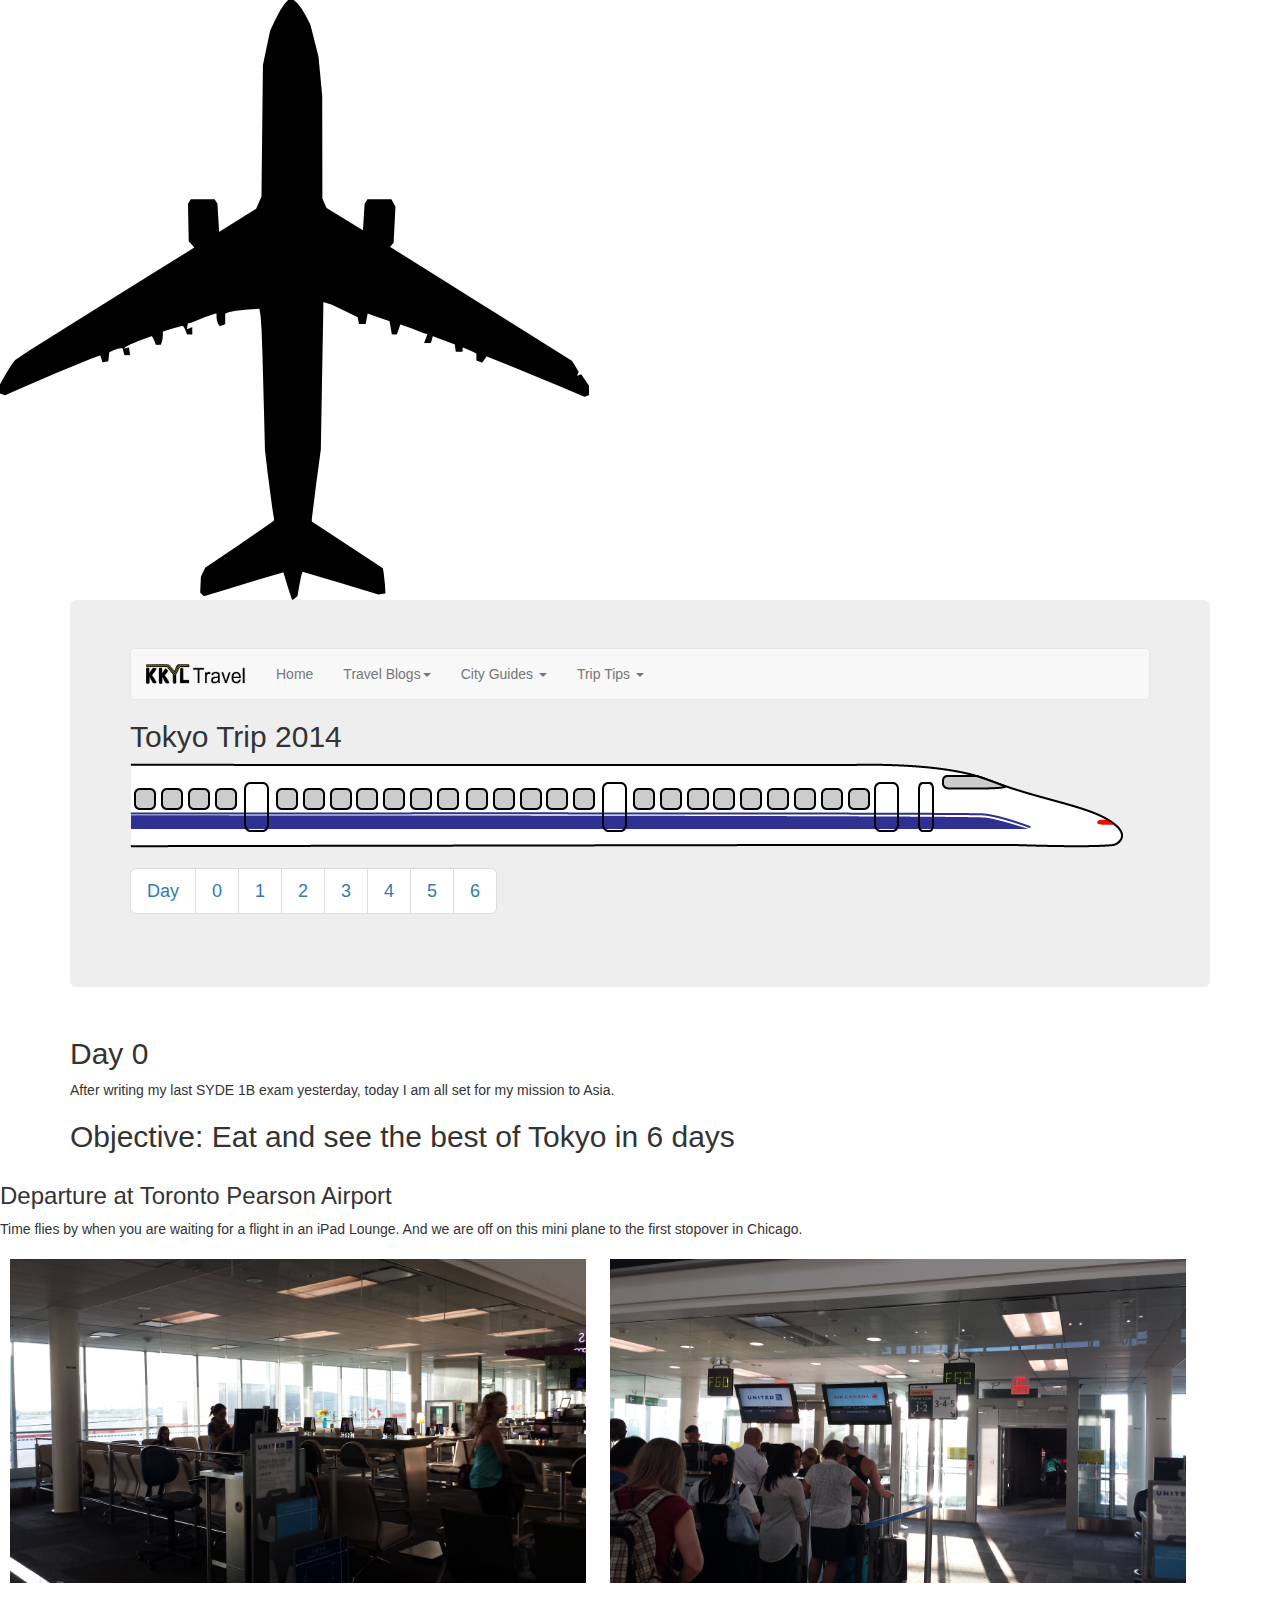
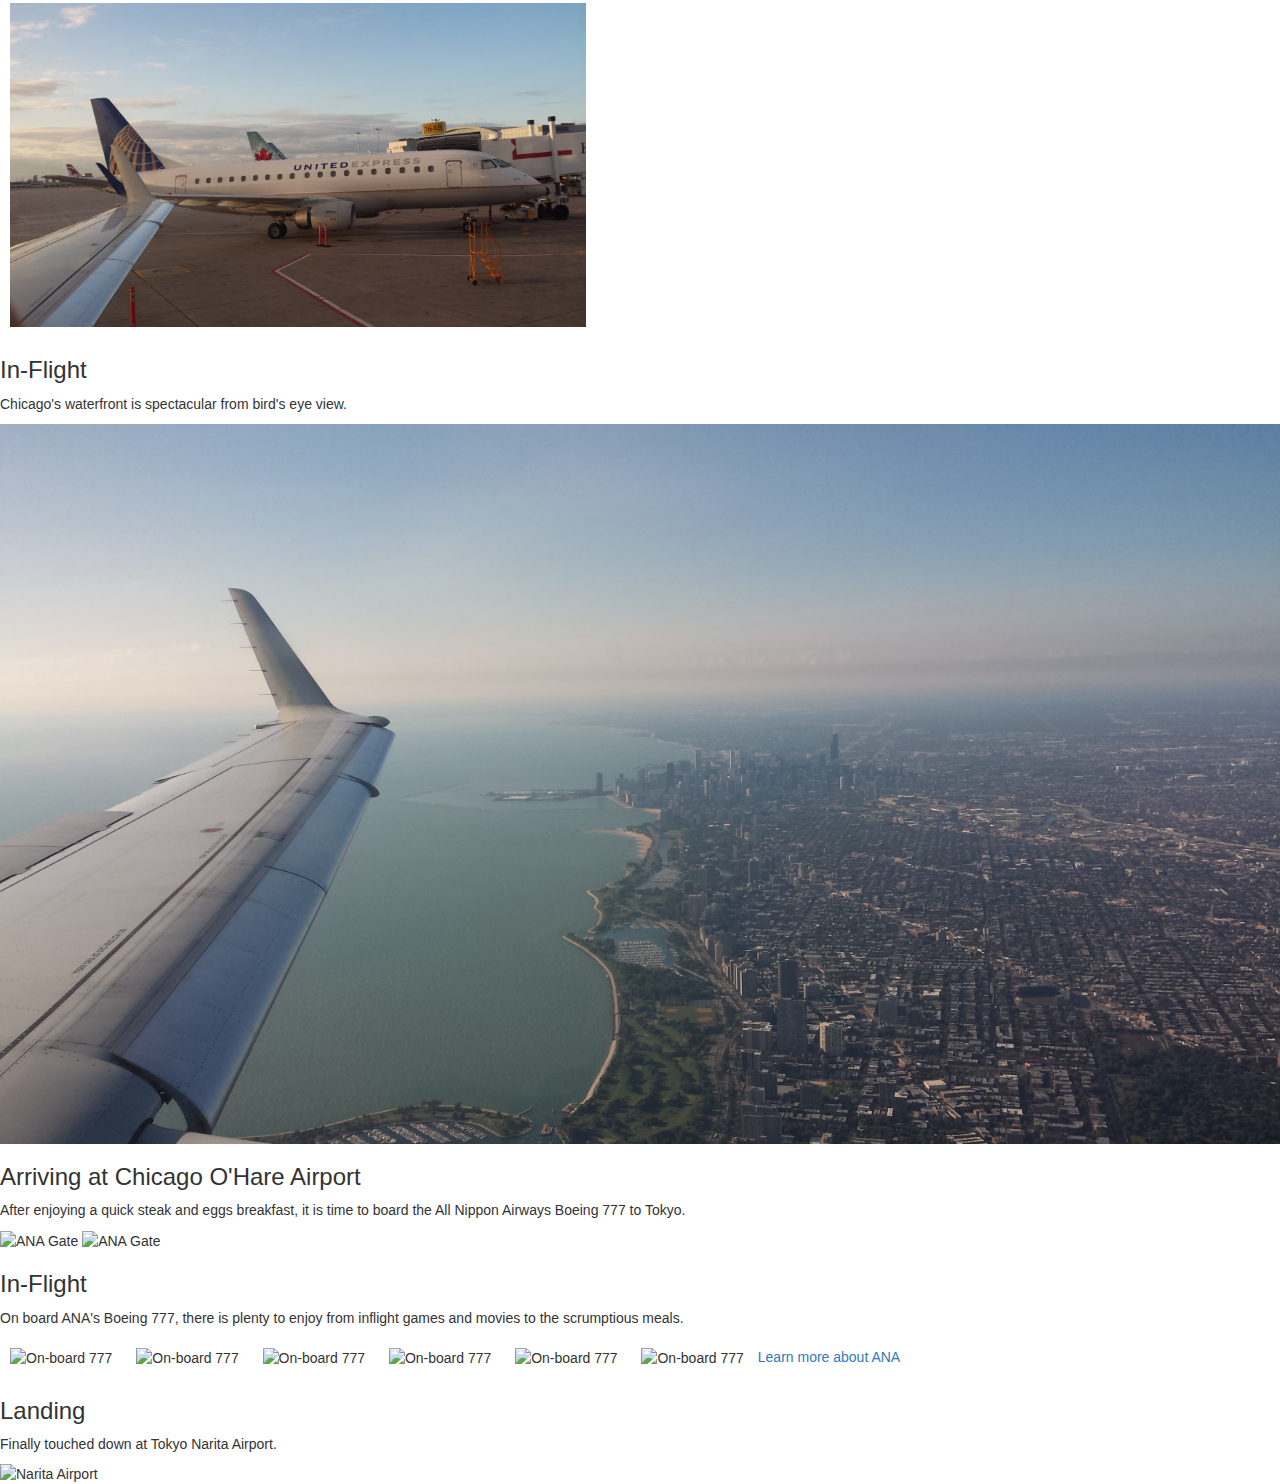
==== tokyo.html @ 4d65c6d8 "Framework of KKYLTravel" ====
<!DOCTYPE html>
<html>

<head>
    <title>KKYLTrip_Tokyo</title>
    <meta charset="utf-8">
    <meta name="viewport" content="width=device-width, initial-scale=1">
    <link rel="stylesheet" href="http://maxcdn.bootstrapcdn.com/bootstrap/3.2.0/css/bootstrap.min.css">
    <link href="./assets/css/custom.css" rel="stylesheet">

</head>


<body>
    <div class="site-wrapper">
        <img id="airplaneshadow" src="./assets/images/Tokyo/airplane-top-view-hi.png" />
        <div class="container">
            <div class="jumbotron">
                <nav class="navbar navbar-default">
                    <div class="container-fluid">
                        <div class="navbar-header">
                            <a class="navbar-brand" href="#">
                                <img id="kkyllogo" src="./assets/images/KKYLTravelLogo.png" style="width: 100px;" />
                            </a>
                        </div>
                        <div>
                            <ul class="nav navbar-nav">
                                <li><a href="index.html">Home</a>
                                </li>
                                <li class="dropdown">
                                    <a href="#" class="dropdown-toggle" data-toggle="dropdown">Travel Blogs<span class="caret"></span></a>
                                    <ul class="dropdown-menu">
                                        <li><a href="#">Chicago</a>
                                        </li>
                                        <li><a href="#">Hong Kong</a>
                                        </li>
                                        <li><a href="#">New York</a>
                                        </li>
                                        <li><a href="tokyo.html">Tokyo</a>
                                        </li>
                                    </ul>
                                </li>
                                <li class="dropdown">
                                    <a href="#" class="dropdown-toggle" data-toggle="dropdown">City Guides <span class="caret"></span></a>
                                    <ul class="dropdown-menu">
                                        <li><a href="#">Tokyo</a>
                                        </li>
                                        <li><a href="#">Hong Kong</a>
                                        </li>
                                    </ul>
                                </li>
                                <li class="dropdown">
                                    <a href="#" class="dropdown-toggle" data-toggle="dropdown">Trip Tips <span class="caret"></span></a>
                                    <ul class="dropdown-menu">
                                        <li><a href="#">Packing List</a>
                                        </li>
                                        <li><a href="#">Currency Converter</a>
                                        </li>
                                    </ul>
                                </li>


                            </ul>
                        </div>
                    </div>
                </nav>
                <h2>Tokyo Trip 2014</h2>
                <div class="contentnavbar">
                
                    <div id="traincot">
                        <img id="train" src="./assets/images/Tokyo/Shinkansenlong.png" />

                        <ul class="pagination pagination-lg">
                            <li style="background-color:lightblue"><a>Day</a>
                            </li>
                            <li><a href="#" id="content1button">0</a>
                            </li>
                            <li><a href="#" id="content2button">1</a>
                            </li>
                            <li><a href="#" id="content3button">2</a>
                            </li>
                            <li><a href="#" id="content4button">3</a>
                            </li>
                            <li><a href="#" id="content5button">4</a>
                            </li>
                            <li><a href="#" id="content6button">5</a>
                            </li>
                            <li><a href="#" id="content7button">6</a>
                            </li>
                        </ul>
                    </div>
                </div>
            </div>
        </div>





        <div class="contentinfo" id="content1">
            <div class=" intro container">
                <h2>Day 0</h2>
                <p>After writing my last SYDE 1B exam yesterday, today I am all set for my mission to Asia.</p>
                <h2>Objective: Eat and see the best of Tokyo in 6 days</h2>
            </div>

            <div id="cd-timeline" class="cd-container">
                <div class="cd-timeline-block">
                    <div class="cd-timeline-img cd-picture">
                    </div>
                    <!-- cd-timeline-img -->

                    <div class="cd-timeline-content">
                        <h3>Departure at Toronto Pearson Airport</h3>
                        <p>Time flies by when you are waiting for a flight in an iPad Lounge. And we are off on this mini plane to the first stopover in Chicago.</p>
                        <img src="./assets/images/Tokyo/2014-08-14%2007.08.18.jpg" class="img-responsive " style="width:45%; display:inline; margin: 10px;" alt="Toronto Pearson Airport">

                        <img src="./assets/images/Tokyo/2014-08-14%2007.06.44.jpg" class="img-responsive" style="width:45%; display:inline; margin: 10px;" alt="Toronto Pearson Airport">
                        <img src="./assets/images/Tokyo/2014-08-14%2007.11.59.jpg" class="img-responsive" style="width:45%; display:inline; margin: 10px;" alt="Toronto Pearson Airport">
                        
                    </div>
                    <!-- cd-timeline-content -->
                </div>
                <!-- cd-timeline-block -->

                <div class="cd-timeline-block">
                    <div class="cd-timeline-img cd-movie">
                    </div>
                    <!-- cd-timeline-img -->

                    <div class="cd-timeline-content">
                        <h3>In-Flight</h3>
                        <p>Chicago's waterfront is spectacular from bird's eye view.</p>
                        <img src="./assets/images/Tokyo/2014-08-14%2009.09.36.jpg" class="img-responsive" alt="Chicago Waterfront">


                    </div>
                    <!-- cd-timeline-content -->
                </div>
                <!-- cd-timeline-block -->

                <div class="cd-timeline-block">
                    <div class="cd-timeline-img cd-picture">
                    </div>
                    <!-- cd-timeline-img -->

                    <div class="cd-timeline-content">
                        <h3>Arriving at Chicago O'Hare Airport</h3>
                        <p>After enjoying a quick steak and eggs breakfast, it is time to board the All Nippon Airways Boeing 777 to Tokyo.</p>
                        <img src="./assets/images/Tokyo/P1030305.JPG" class="img-responsive" alt="ANA Gate" style="width:45%; display:inline;">
                        <img src="./assets/images/Tokyo/P1030286.JPG" class="img-responsive" alt="ANA Gate" style="width:45%; display:inline;">
                    </div>
                    <!-- cd-timeline-content -->
                </div>
                <!-- cd-timeline-block -->

                <div class="cd-timeline-block">
                    <div class="cd-timeline-img cd-location">
                    </div>
                    <!-- cd-timeline-img -->

                    <div class="cd-timeline-content">
                        <h3>In-Flight</h3>
                        <p>On board ANA's Boeing 777, there is plenty to enjoy from inflight games and movies to the scrumptious meals.</p>
                        <img src="./assets/images/Tokyo/ANA1.jpg" class="img-responsive " style="width:45%; display:inline; margin: 10px;" alt="On-board 777">
                        <img src="./assets/images/Tokyo/ANA2.jpg" class="img-responsive " style="width:45%; display:inline; margin: 10px;" alt="On-board 777">
                        <img src="./assets/images/Tokyo/ANA3.jpg" class="img-responsive " style="width:45%; display:inline; margin: 10px;" alt="On-board 777">
                        <img src="./assets/images/Tokyo/ANA4.jpg" class="img-responsive " style="width:45%; display:inline; margin: 10px;" alt="On-board 777">

                        <img src="./assets/images/Tokyo/ANA5.jpg" class="img-responsive " style="width:45%; display:inline; margin: 10px;" alt="On-board 777">
                        <img src="./assets/images/Tokyo/ANA6.jpg" class="img-responsive " style="width:45%; display:inline; margin: 10px;" alt="On-board 777">
                        <a href="http://www.ana.co.jp/asw/wws/us/e/" target="blank" class="cd-read-more">Learn more about ANA</a> 

                    </div>
                    <!-- cd-timeline-content -->
                </div>
                <!-- cd-timeline-block -->

                <div class="cd-timeline-block">
                    <div class="cd-timeline-img cd-movie">
                    </div>
                    <!-- cd-timeline-img -->

                    <div class="cd-timeline-content">
                        <h3>Landing</h3>
                        <p>Finally touched down at Tokyo Narita Airport.</p>
                        <img src="./assets/images/Tokyo/naritaairport.jpg" class="img-responsive" alt="Narita Airport">


                    </div>
                    <!-- cd-timeline-content -->
                </div>
                <!-- cd-timeline-block -->

            </div>
            <!-- cd-timeline -->
        </div>



        <div class="contentinfo" id="content2">
            <div class=" intro container">
                <h1>Day 1</h1> 
                <p>Let the Tokyo trip finally begin. After settling down at the hotel, it is time to roam the Japanese streets.</p>
            </div>

            <div id="cd-timeline" class="cd-container">
                <div class="cd-timeline-block">
                    <div class="cd-timeline-img cd-picture">
                    </div>
                    <!-- cd-timeline-img -->

                    <div class="cd-timeline-content">
                        <h2>Transit to Downtown Tokyo</h2>
                        <p>After Immigrations and customs, I quickly rush to the city core on the Narita Express train. The natural beauty of the surrounding is just amazing.</p>
                        <img src="./assets/images/Tokyo/welcome.jpg" class="img-responsive " style="width:45%; display:inline; margin: 10px;" alt="On-board N'EX">
                        <img src="./assets/images/Tokyo/nex.jpg" class="img-responsive " style="width:45%; display:inline; margin: 10px;" alt="On-board N'EX">
                        <img src="./assets/images/Tokyo/scene1.jpg" class="img-responsive " style="width:45%; display:inline; margin: 10px;" alt="On-board N'EX">
                        <img src="./assets/images/Tokyo/scene2.jpg" class="img-responsive " style="width:45%; display:inline; margin: 10px;" alt="On-board N'EX">
                        <a href="http://www.jreast.co.jp/e/nex/" target="blank" class="cd-read-more">Learn more about Narita Express</a> 

                    </div>
                    <!-- cd-timeline-content -->
                </div>
                <!-- cd-timeline-block -->

                <div class="cd-timeline-block">
                    <div class="cd-timeline-img cd-movie">
                    </div>
                    <!-- cd-timeline-img -->

                    <div class="cd-timeline-content">
                        <h2>Next Station: Shinjuku</h2>
                        <p>It's time to find the hotel.</p>
                        <img src="./assets/images/Tokyo/waytohotel1.jpg" class="img-responsive " style="width:45%; display:inline; margin: 10px;" alt="City Surrounding">
                        <img src="./assets/images/Tokyo/waytohotel2.jpg" class="img-responsive " style="width:45%; display:inline; margin: 10px;" alt="City Surrounding">
                        <img src="./assets/images/Tokyo/waytohotel3.jpg" class="img-responsive " style="width:45%; display:inline; margin: 10px;" alt="City Surrounding">
                        <img src="./assets/images/Tokyo/waytohotel4.jpg" class="img-responsive " style="width:45%; display:inline; margin: 10px;" alt="City Surrounding">

                    </div>
                    <!-- cd-timeline-content -->
                </div>
                <!-- cd-timeline-block -->

                <div class="cd-timeline-block">
                    <div class="cd-timeline-img cd-picture">
                    </div>
                    <!-- cd-timeline-img -->

                    <div class="cd-timeline-content">
                        <h2>Reaching the Hotel</h2>
                        <p>After hauling the luggage past 6 blocks of heavy traffic, I finally arrived at Sun Members Hotel.</p>
                        <img src="./assets/images/Tokyo/hotel3.jpg" class="img-responsive " style=" width:45%; display:inline; margin: 10px;" alt="Inside Hotel">
                        <img src="./assets/images/Tokyo/hotel1.jpg" class="img-responsive " style="width:45%; display:inline; margin: 10px;" alt="Inside Hotel">
                        <img src="./assets/images/Tokyo/hotel2.jpg" class="img-responsive " style="width:45%; display:inline; margin: 10px;" alt="Inside Hotel">
                        <img src="./assets/images/Tokyo/hotel4.jpg" class="img-responsive " style="width:45%; display:inline; margin: 10px;" alt="Inside Hotel">

                    </div>
                    <!-- cd-timeline-content -->
                </div>
                <!-- cd-timeline-block -->

                <div class="cd-timeline-block">
                    <div class="cd-timeline-img cd-location">
                    </div>
                    <!-- cd-timeline-img -->

                    <div class="cd-timeline-content">
                        <h2>Roaming while it's still bright</h2>
                        <p>Checking out a few department stores before dinner.</p>
                        <img src="./assets/images/Tokyo/day1afternoon1.jpg" class="img-responsive " style=" width:45%; display:inline; margin: 10px;" alt="Day 1 Afternoon">
                        <img src="./assets/images/Tokyo/day1afternoon2.jpg" class="img-responsive " style="width:45%; display:inline; margin: 10px;" alt="Day 1 Afternoon">
                        <img src="./assets/images/Tokyo/day1afternoon4.jpg" class="img-responsive " style="width:45%; display:inline; margin: 10px;" alt="Day 1 Afternoon">

                    </div>
                    <!-- cd-timeline-content -->
                </div>
                <!-- cd-timeline-block -->

                <div class="cd-timeline-block">
                    <div class="cd-timeline-img cd-location">
                    </div>
                    <!-- cd-timeline-img -->

                    <div class="cd-timeline-content">
                        <h2>Time for Dinner</h2>
                        <p>Ramen in Shinjuku feels so authentic.</p>
                        <img src="./assets/images/Tokyo/day1dinner1.jpg" class="img-responsive " style=" width:45%; display:inline; margin: 10px;" alt="Day 1 Dinner">
                        <img src="./assets/images/Tokyo/day1dinner2.jpg" class="img-responsive " style="width:45%; display:inline; margin: 10px;" alt="Day 1 Dinner">
                        <img src="./assets/images/Tokyo/day1dinner3.jpg" class="img-responsive " style="width:45%; display:inline; margin: 10px;" alt="Day 1 Dinner">
                        <img src="./assets/images/Tokyo/day1dinner4.jpg" class="img-responsive " style="width:45%; display:inline; margin: 10px;" alt="Day 1 Dinner">
                        <a href="#0" class="cd-read-more">Read more</a> 
                    </div>
                    <!-- cd-timeline-content -->
                </div>
                <!-- cd-timeline-block -->

                <div class="cd-timeline-block">
                    <div class="cd-timeline-img cd-movie">
                    </div>
                    <!-- cd-timeline-img -->

                    <div class="cd-timeline-content">
                        <h2>Time for a stroll after dinner.</h2>
                        <p>There are still so many stores open everywhere at night.</p>

                        <img src="./assets/images/Tokyo/day1night3.jpg" class="img-responsive " style="width:45%; display:inline; margin: 10px;" alt="Day 1 Night Stroll">
                        <img src="./assets/images/Tokyo/day1night4.jpg" class="img-responsive " style="width:45%; display:inline; margin: 10px;" alt="Day 1 Night Stroll">
                        <img src="./assets/images/Tokyo/day1night1.jpg" class="img-responsive " style="width:45%; display:inline; margin: 10px;" alt="Day 1 Night Stroll">
                        <img src="./assets/images/Tokyo/day1night6.jpg" class="img-responsive " style="width:45%; display:inline; margin: 10px;" alt="Day 1 Night Stroll">
                        <img src="./assets/images/Tokyo/day1night8.jpg" class="img-responsive " style="width:45%; display:inline; margin: 10px;" alt="Day 1 Night Stroll">


                        
                    </div>
                    <!-- cd-timeline-content -->
                </div>
                <!-- cd-timeline-block -->
<div class="cd-timeline-block">
                    <div class="cd-timeline-img cd-location">
                    </div>
                    <!-- cd-timeline-img -->

                    <div class="cd-timeline-content">
                        <h2>Getting Dark.</h2>
                        <p>More Walking</p>
                                               <img src="./assets/images/Tokyo/day1night7.jpg" class="img-responsive " style="margin:10px 10px 0 0; transform:rotate(90deg); width:30%; display:inline;" alt="Day 1 Night Stroll">
                        <img src="./assets/images/Tokyo/day1night5.jpg" class="img-responsive " style="margin:10px 10px 0 0; transform:rotate(90deg); width:30%; display:inline;" alt="Day 1 Night Stroll">
                        <img src="./assets/images/Tokyo/day1night2.jpg" class="img-responsive " style="margin:10px 10px 0 0; transform:rotate(90deg); width:30%; display:inline;" alt="Day 1 Night Stroll">
                        <br>
                        <br>
                        <p>And still as much people.</p>
                    </div>
                    <!-- cd-timeline-content -->
                </div>
                <!-- cd-timeline-block -->

            </div>
            <!-- cd-timeline -->
        </div>

        <div class="contentinfo" id="content3">
            <div class=" intro container">
                <h1>Day 2</h1>
                <div id="chart_div" style="width: 900px; height: 500px;"></div>

            </div>
        </div>

        <div class="contentinfo" id="content4">
            <div class=" intro container">
                <h1>Day 3</h1>
            </div>
        </div>

        <div class="contentinfo" id="content5">
            <div class=" intro container">
                <h1>Day 4</h1>
            </div>
        </div>

        <div class="contentinfo" id="content6">
            <div class=" intro container">
                <h1>Day 5</h1>
            </div>
        </div>

        <div class="contentinfo" id="content7">
            <div class=" intro container">
                <h1>Day 6</h1>
            </div>
        </div>

    </div>




    <!--sitewrapper-->
    <script src="https://ajax.googleapis.com/ajax/libs/jquery/1.11.1/jquery.min.js"></script>
    <script src="http://maxcdn.bootstrapcdn.com/bootstrap/3.2.0/js/bootstrap.min.js"></script>
    <script src="http://cdnjs.cloudflare.com/ajax/libs/modernizr/2.8.3/modernizr.min.js"></script>
    <script src="http://ajax.googleapis.com/ajax/libs/jquery/2.1.1/jquery.min.js"></script>
    <script src="assets/js/code.js"></script>

</body>

</html>
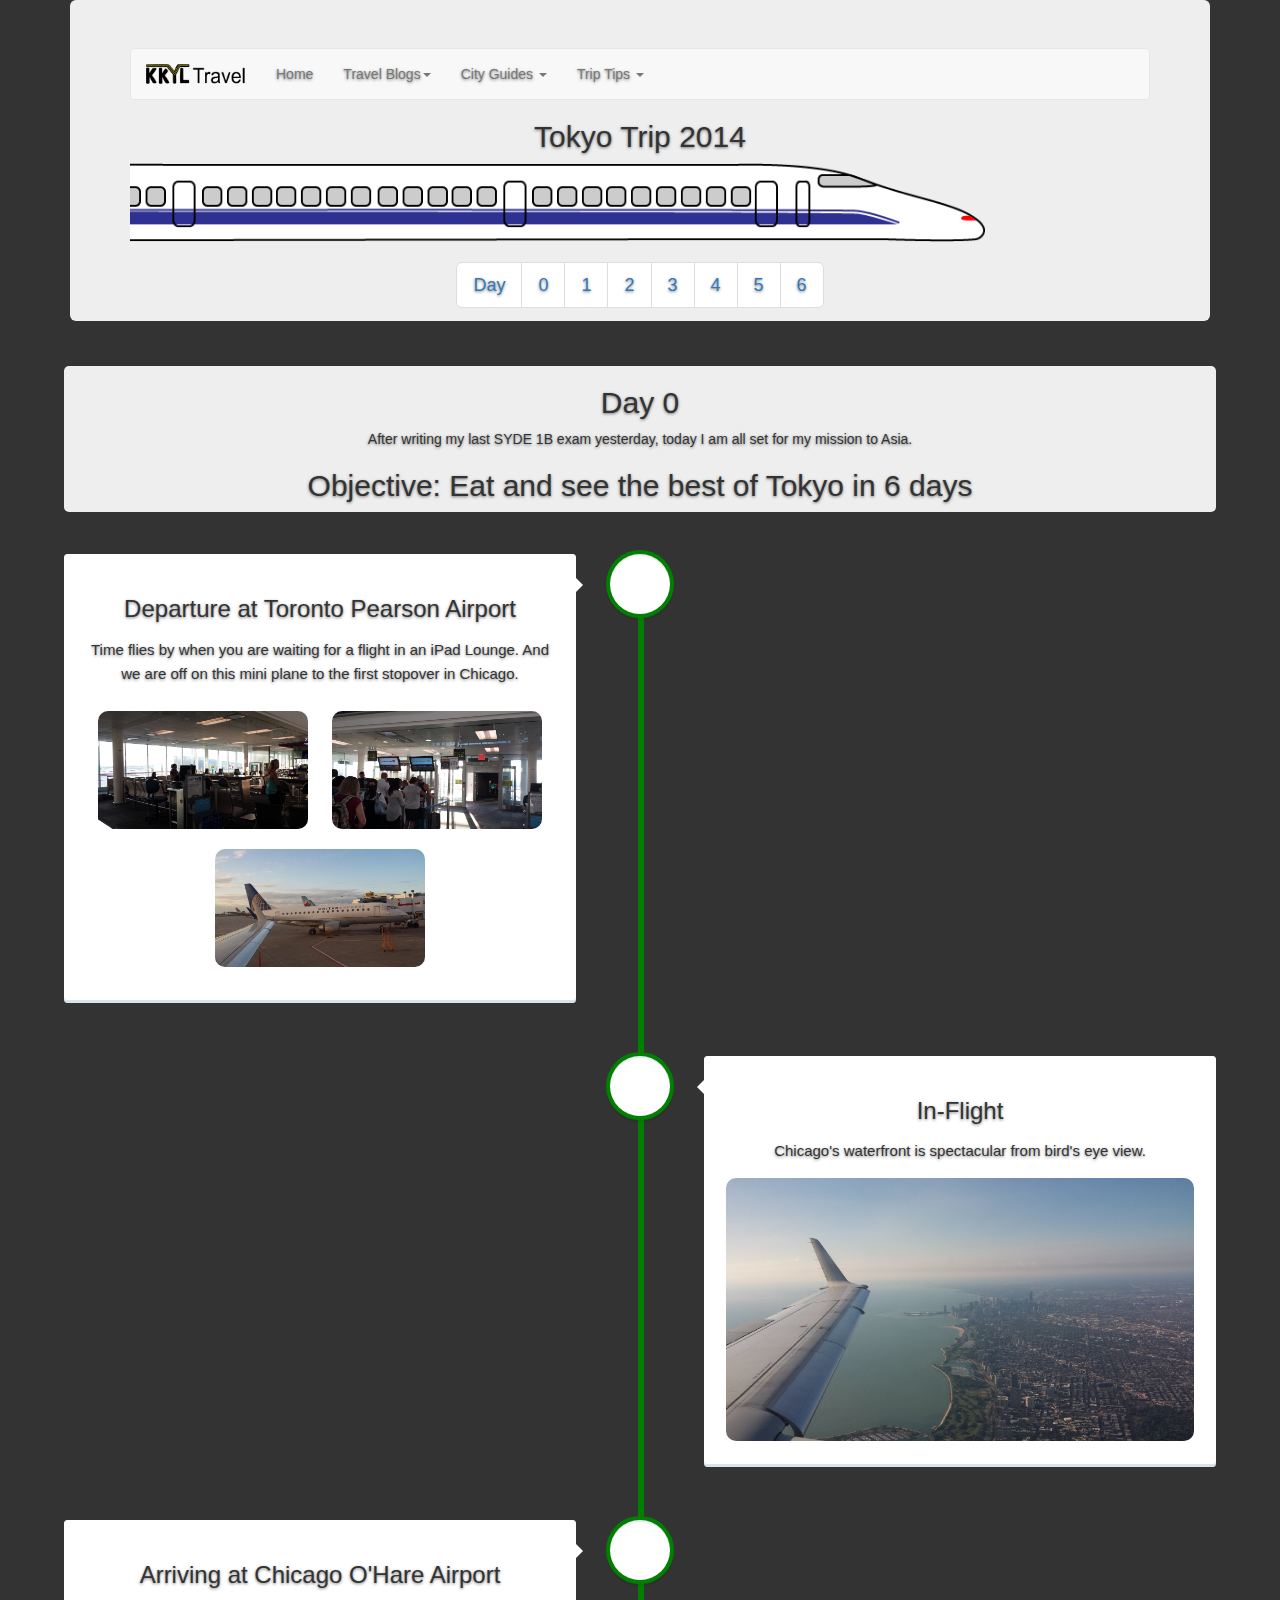
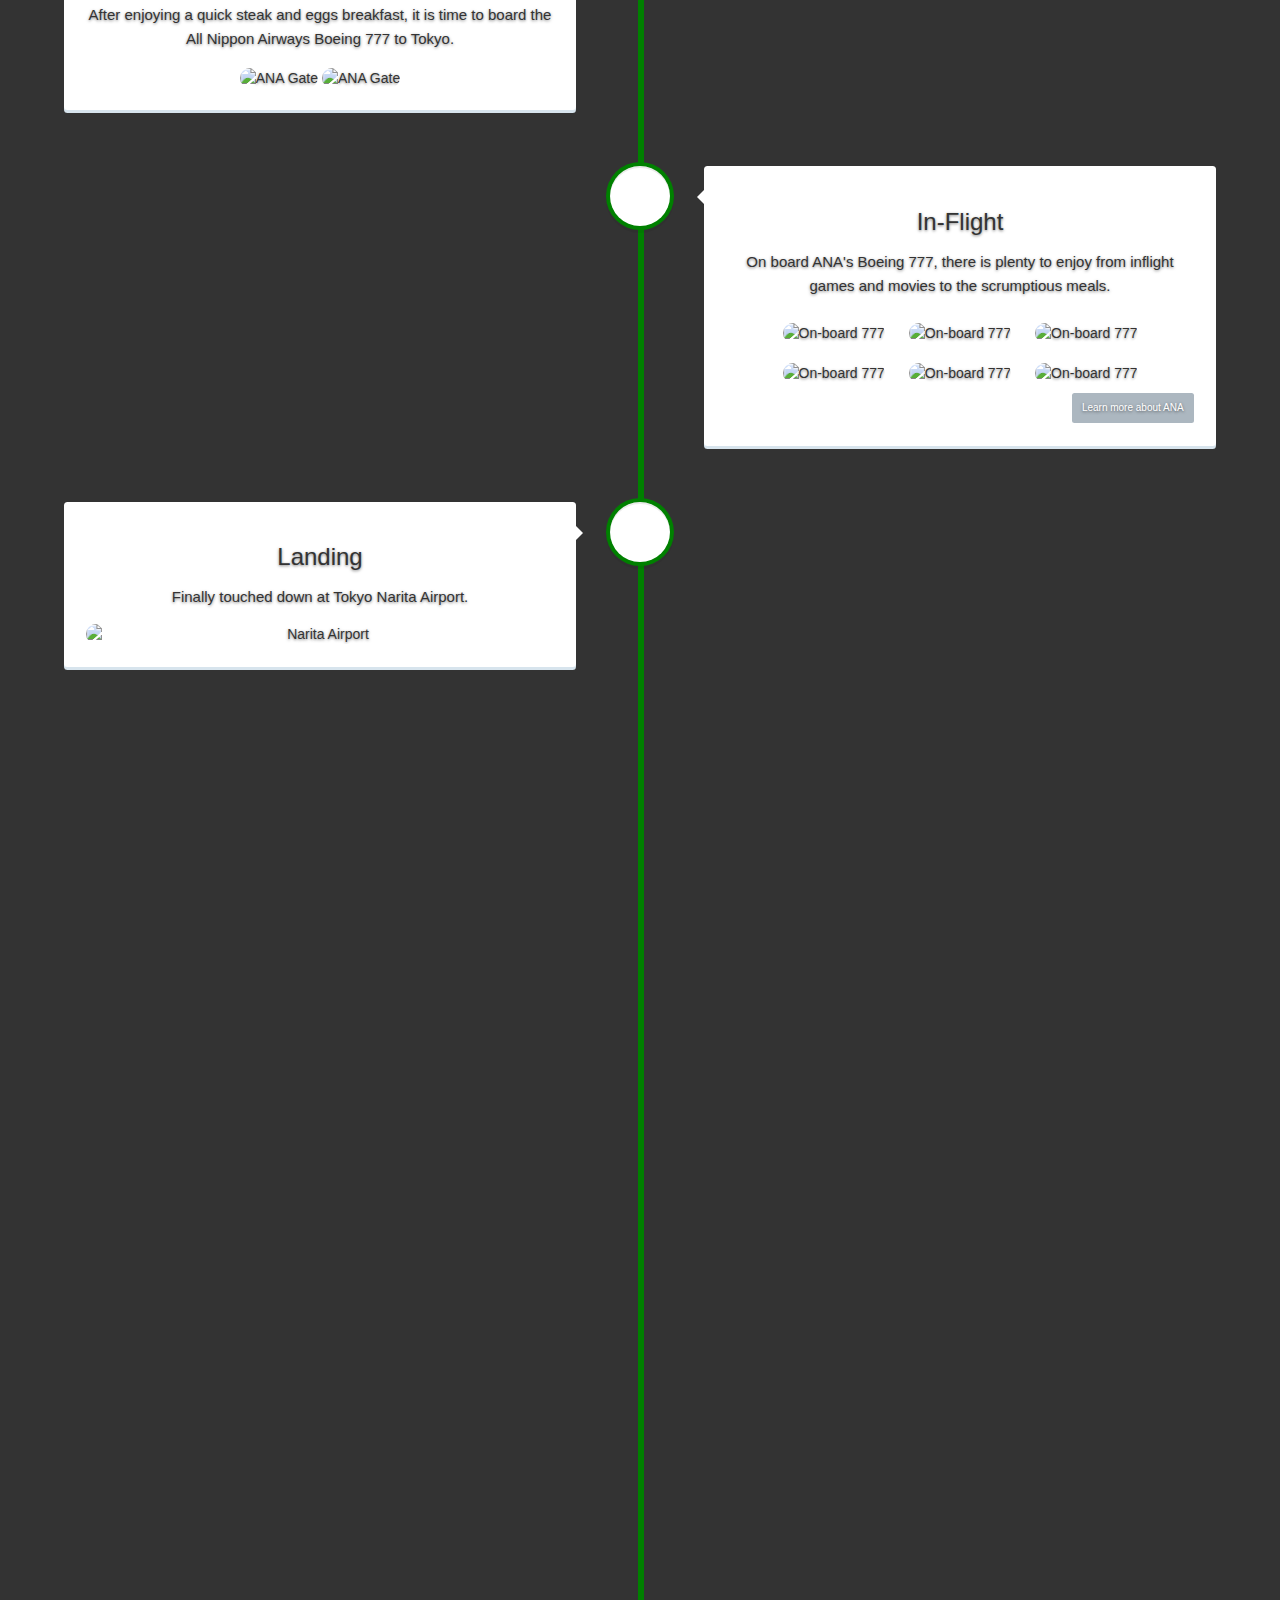
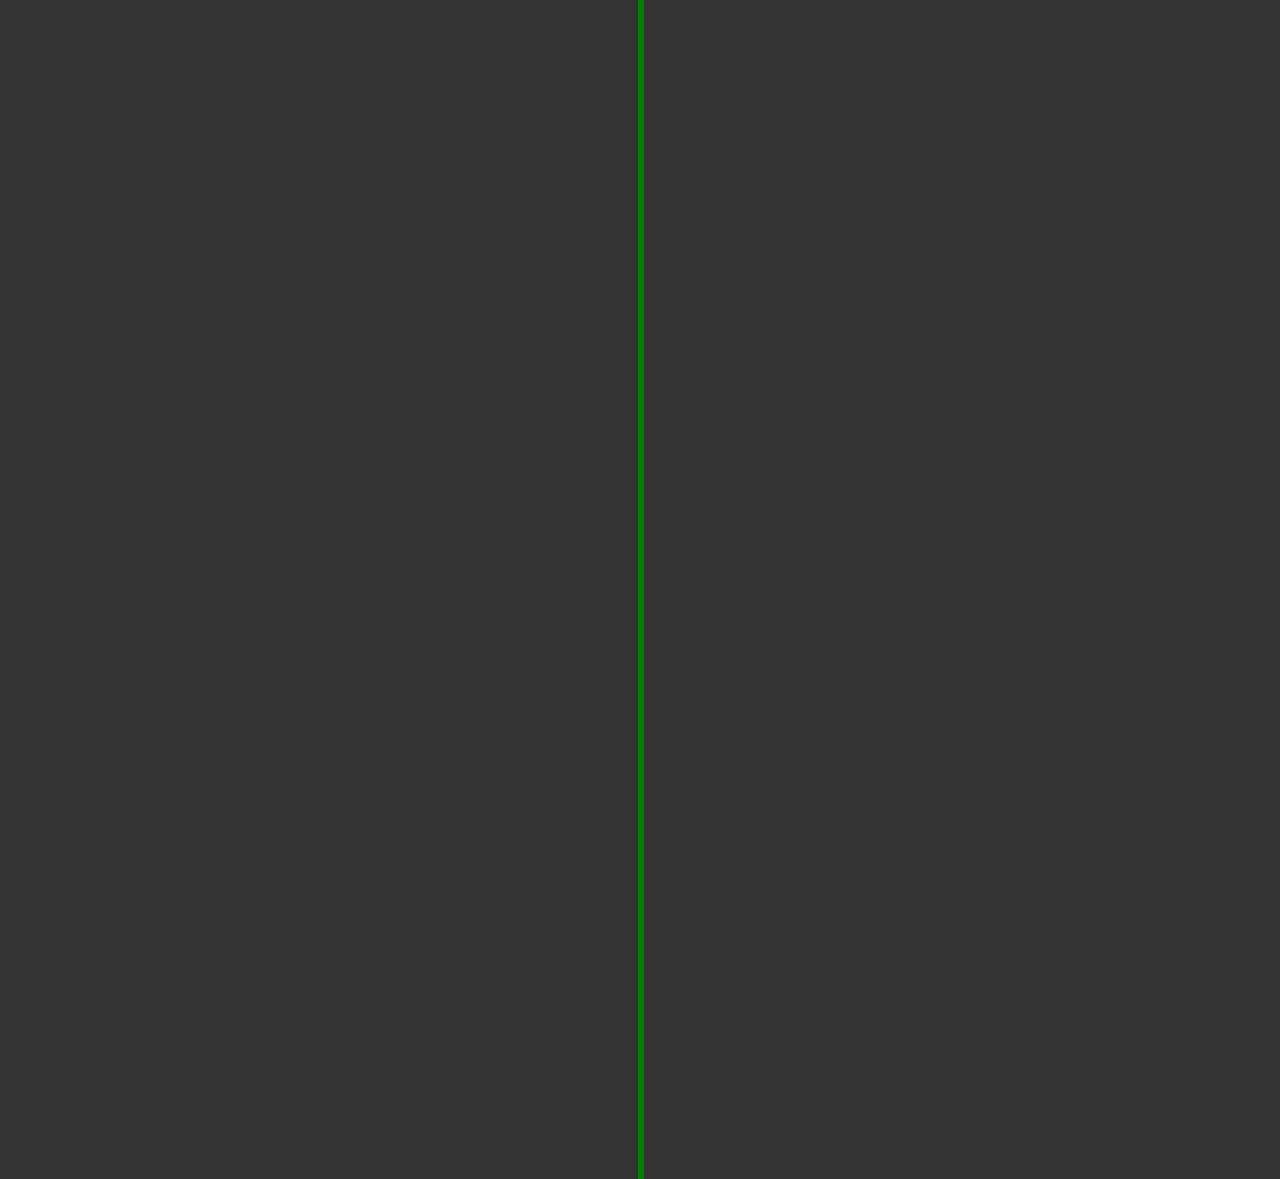
==== commit 95501fa5: "Update tokyo.html" ====
--- a/tokyo.html
+++ b/tokyo.html
@@ -6,7 +6,7 @@
     <meta charset="utf-8">
     <meta name="viewport" content="width=device-width, initial-scale=1">
     <link rel="stylesheet" href="http://maxcdn.bootstrapcdn.com/bootstrap/3.2.0/css/bootstrap.min.css">
-    <link href="./assets/css/custom.css" rel="stylesheet">
+    <link href="./assets/stylesheet/custom.css" rel="stylesheet">
 
 </head>
 
--- a/assets/stylesheet/custom.css
+++ b/assets/stylesheet/custom.css
@@ -0,0 +1,608 @@
+a,
+a:focus,
+a:hover {
+    color: #fff;
+}
+/* Custom default button */
+
+p{
+font-size: 2em;
+}
+
+.btn-default,
+.btn-default:hover,
+.btn-default:focus {
+    color: #333;
+    text-shadow: none;
+    /* Prevent inheritence from `body` */
+    background-color: #fff;
+    border: 1px solid #fff;
+}
+html,
+body {
+    height: 100%;
+    background-color: #333;
+}
+body {
+    color: #333;
+    text-align: center;
+    text-shadow: 0 1px 3px rgba(0, 0, 0, .5);
+}
+/* Extra markup and styles for table-esque vertical and horizontal centering */
+
+.site-wrapper {
+    width: 100%;
+    height: 100%;
+    min-height: 100%;
+}
+/* centered columns styles */
+
+.row-centered {
+    text-align: center;
+}
+.col-centered {
+    display: inline-block;
+    float: none;
+    /* reset the text-align */
+    text-align: left;
+    /* inline-block space fix */
+    margin-right: -4px;
+}
+.contentinfo img {
+    border-radius: 10px;
+}
+
+
+#kkyllogo {
+    border-radius: 0;
+}
+
+#airplaneshadow{
+    position:absolute; 
+    top:-200%; 
+    left:12.5%;
+    width:75%;
+    z-index: 2;
+    /*-webkit-animation: shadowmove linear 1.5s; */
+
+}
+    
+@-webkit-keyframes shadowmove
+{
+    from 
+    {
+    top:75%;
+    left: 12.5%;
+    }
+    to 
+    {
+    top:-200%; 
+    left:12.5%;
+    }
+}
+
+svg {
+    display: block;
+    margin: auto;
+    width: 100%;
+}
+
+#traincot{
+    overflow:hidden;
+}
+#train{
+    display:block;
+    position:relative;  
+    left:0%;
+    width:90%;
+    z-index: 1;
+}
+
+/*
+@media(min-width: 700px){
+	.centercontent{
+	margin:20px auto;
+	width:80%;
+	height:100%;
+	background-color:lightgray;
+	}
+}
+*/
+@media(max-width: 800px){
+.intro {
+    width:95%;
+    
+}
+}	
+
+.contentnavbar {
+    border-radius: 10px;
+    width: 100%;
+    height: 100px;
+    margin: 10px auto;
+    text-align: center;
+}
+
+.pagination pagination-lg li{
+    padding-left:2%;
+    padding-right:2%;
+    color:red;
+}
+
+
+.intro {
+    background-color: #eeeeee;
+    border-radius: 5px;
+    margin: 15px auto;
+    width: 90%;
+    font-size: 0.5em;
+}
+
+#worldmap{
+    width:95%;
+    margin: 20px auto;  
+}
+
+//---------------------------------Timeline-----------------------------------
+//----Enlarge photos-----
+ul.enlarge{
+list-style-type:none; /*remove the bullet point*/
+margin-left:0;
+}
+ul.enlarge li{
+display:inline-block; /*places the images in a line*/
+position: relative;
+z-index: 0; /*resets the stack order of the list items - later we'll increase this*/
+/*margin:10px 40px 0 20px;*/
+}
+ul.enlarge img{
+width:150px;
+margin: 5px 5px 0px 5px;
+background-color:#eae9d4;
+padding: 3px;
+-webkit-box-shadow: 0 0 6px rgba(132, 132, 132, .75);
+-moz-box-shadow: 0 0 6px rgba(132, 132, 132, .75);
+box-shadow: 0 0 6px rgba(132, 132, 132, .75);
+-webkit-border-radius: 4px; 
+-moz-border-radius: 4px; 
+border-radius: 4px; 
+}
+ul.enlarge span{
+position:absolute;
+left: -9999px;
+background-color:#eae9d4;
+padding: 10px;
+font-family: 'Droid Sans', sans-serif;
+font-size:.9em;
+text-align: center; 
+color: #495a62; 
+-webkit-box-shadow: 0 0 20px rgba(0,0,0, .75));
+-moz-box-shadow: 0 0 20px rgba(0,0,0, .75);
+box-shadow: 0 0 20px rgba(0,0,0, .75);
+-webkit-border-radius: 8px; 
+-moz-border-radius: 8px; 
+border-radius:8px;
+}
+ul.enlarge li:hover{
+z-index: 50;
+cursor:pointer;
+}
+ul.enlarge span img{
+padding:2px;
+background:#ccc;
+}
+ul.enlarge li:hover span{
+position: fixed;
+left:10%;
+top: 5%;
+}
+/*
+top: -300%; /*the distance from the bottom of the thumbnail to the top of the popup image
+left: 0; /*distance from the left of the thumbnail to the left of the popup image
+}
+
+ul.enlarge li:hover:nth-child(2) span{
+left: -100%; 
+}
+ul.enlarge li:hover:nth-child(3) span{
+left: -400px; 
+}
+*/
+
+//----Enlarge photos-----
+
+ #cd-timeline {
+    position: relative;
+    padding: 2em 0;
+    margin-top: 2em;
+    margin-bottom: 2em;
+}
+#cd-timeline::before {
+    /* this is the vertical line */
+    content: '';
+    position: absolute;
+    left: 32px;
+    height: 425%;
+    width: 6px;
+    background: green;
+}
+@media only screen and (min-width: 1170px) {
+    #cd-timeline {
+        margin-top: 3em;
+        margin-bottom: 3em;
+    }
+    #cd-timeline::before {
+        left: 50%;
+        margin-left: -2px;
+    }
+}
+.cd-timeline-block {
+    position: relative;
+    margin: 2em 0;
+    margin-right: 15px;
+    *zoom: 1;
+}
+.cd-timeline-block:before,
+.cd-timeline-block:after {
+    content: " ";
+    display: table;
+}
+.cd-timeline-block:after {
+    clear: both;
+}
+.cd-timeline-block:first-child {
+    margin-top: 0;
+}
+.cd-timeline-block:last-child {
+    margin-bottom: 0;
+}
+@media only screen and (min-width: 1170px) {
+    .cd-timeline-block {
+        margin: 4em 0;
+    }
+    .cd-timeline-block:first-child {
+        margin-top: 0;
+    }
+    .cd-timeline-block:last-child {
+        margin-bottom: 0;
+    }
+}
+.cd-timeline-img {
+    position: absolute;
+    top: 0;
+    left: 15px;
+    width: 40px;
+    height: 40px;
+    border-radius: 50%;
+    box-shadow: 0 0 0 4px green, inset 0 2px 0 rgba(0, 0, 0, 0.08), 0 3px 0 4px rgba(0, 0, 0, 0.05);
+}
+.cd-timeline-img img {
+    display: block;
+    width: 24px;
+    height: 24px;
+    position: relative;
+    left: 50%;
+    top: 50%;
+    margin-left: -12px;
+    margin-top: -12px;
+}
+.cd-timeline-img.cd-picture {
+    background: #fff;
+}
+.cd-timeline-img.cd-movie {
+    background: #fff;
+}
+.cd-timeline-img.cd-location {
+    background: #fff;
+}
+@media only screen and (min-width: 1170px) {
+    .cd-timeline-img {
+        background: #75ce66;
+        width: 60px;
+        height: 60px;
+        left: 50%;
+        margin-left: -30px;
+        /* Force Hardware Acceleration in WebKit */
+        -webkit-transform: translateZ(0);
+        -webkit-backface-visibility: hidden;
+    }
+    .cssanimations .cd-timeline-img.is-hidden {
+        visibility: hidden;
+    }
+    .cssanimations .cd-timeline-img.bounce-in {
+        visibility: visible;
+        -webkit-animation: cd-bounce-1 0.6s;
+        -moz-animation: cd-bounce-1 0.6s;
+        animation: cd-bounce-1 0.6s;
+    }
+}
+@-webkit-keyframes cd-bounce-1 {
+    0% {
+        opacity: 0;
+        -webkit-transform: scale(0.5);
+    }
+    60% {
+        opacity: 1;
+        -webkit-transform: scale(1.2);
+    }
+    100% {
+        -webkit-transform: scale(1);
+    }
+}
+@-moz-keyframes cd-bounce-1 {
+    0% {
+        opacity: 0;
+        -moz-transform: scale(0.5);
+    }
+    60% {
+        opacity: 1;
+        -moz-transform: scale(1.2);
+    }
+    100% {
+        -moz-transform: scale(1);
+    }
+}
+@-o-keyframes cd-bounce-1 {
+    0% {
+        opacity: 0;
+        -o-transform: scale(0.5);
+    }
+    60% {
+        opacity: 1;
+        -o-transform: scale(1.2);
+    }
+    100% {
+        -o-transform: scale(1);
+    }
+}
+@keyframes cd-bounce-1 {
+    0% {
+        opacity: 0;
+        transform: scale(0.5);
+    }
+    60% {
+        opacity: 1;
+        transform: scale(1.2);
+    }
+    100% {
+        transform: scale(1);
+    }
+}
+.cd-timeline-content {
+    position: relative;
+    margin-left: 60px;
+    background: white;
+    border-radius: 0.25em;
+    padding: 1em;
+    box-shadow: 0 3px 0 #d7e4ed;
+    *zoom: 1;
+}
+.cd-timeline-content:before,
+.cd-timeline-content:after {
+    content: " ";
+    display: table;
+}
+.cd-timeline-content:after {
+    clear: both;
+}
+.cd-timeline-content h2 {
+    color: #303e49;
+}
+.cd-timeline-content p,
+.cd-timeline-content .cd-read-more,
+.cd-timeline-content .cd-date {
+    font-size: 20px;
+    font-size: 1.5rem;
+}
+.cd-timeline-content .cd-read-more,
+.cd-timeline-content .cd-date {
+    display: inline-block;
+}
+.cd-timeline-content p {
+    margin: 1em 0;
+    line-height: 1.6;
+}
+.cd-timeline-content .cd-read-more {
+    float: right;
+    padding: .8em 1em;
+    background: #acb7c0;
+    color: white;
+    border-radius: 0.25em;
+}
+.no-touch .cd-timeline-content .cd-read-more:hover {
+    background-color: #bac4cb;
+}
+.cd-timeline-content .cd-date {
+    float: left;
+    padding: .8em 0;
+    opacity: .7;
+}
+.cd-timeline-content::before {
+    content: '';
+    position: absolute;
+    top: 16px;
+    right: 100%;
+    height: 0;
+    width: 0;
+    border: 7px solid transparent;
+    border-right: 7px solid white;
+}
+@media only screen and (min-width: 768px) {
+    .cd-timeline-content h2 {
+        font-size: 20px;
+        font-size: 1.25rem;
+    }
+    .cd-timeline-content p {
+        font-size: 25px;
+        font-size: 1.5rem;
+    }
+    .cd-timeline-content .cd-read-more,
+    .cd-timeline-content .cd-date {
+        font-size: 20px;
+        font-size: 1rem;
+    }
+}
+@media only screen and (min-width: 1170px) {
+    .cd-timeline-content {
+        margin-left: 5%;
+        padding: 1.6em;
+        width: 40%;
+    }
+    .cd-timeline-content::before {
+        top: 24px;
+        left: 100%;
+        border-color: transparent;
+        border-left-color: white;
+    }
+    .cd-timeline-content .cd-read-more {
+        float: left;
+    }
+    .cd-timeline-content .cd-date {
+        position: absolute;
+        width: 100%;
+        left: 122%;
+        top: 6px;
+        font-size: 16px;
+        font-size: 1rem;
+    }
+    .cd-timeline-block:nth-child(even) .cd-timeline-content {
+        float: right;
+        margin-right: 5%;
+    }
+    .cd-timeline-block:nth-child(even) .cd-timeline-content::before {
+        top: 24px;
+        left: auto;
+        right: 100%;
+        border-color: transparent;
+        border-right-color: white;
+    }
+    .cd-timeline-block:nth-child(even) .cd-timeline-content .cd-read-more {
+        float: right;
+    }
+    .cd-timeline-block:nth-child(even) .cd-timeline-content .cd-date {
+        left: auto;
+        right: 122%;
+        text-align: right;
+    }
+    .cssanimations .cd-timeline-content.is-hidden {
+        visibility: hidden;
+    }
+    .cssanimations .cd-timeline-content.bounce-in {
+        visibility: visible;
+        -webkit-animation: cd-bounce-2 0.6s;
+        -moz-animation: cd-bounce-2 0.6s;
+        animation: cd-bounce-2 0.6s;
+    }
+}
+@media only screen and (min-width: 1170px) {
+    /* inverse bounce effect on even content blocks */
+    .cssanimations .cd-timeline-block:nth-child(even) .cd-timeline-content.bounce-in {
+        -webkit-animation: cd-bounce-2-inverse 0.6s;
+        -moz-animation: cd-bounce-2-inverse 0.6s;
+        animation: cd-bounce-2-inverse 0.6s;
+    }
+}
+@-webkit-keyframes cd-bounce-2 {
+    0% {
+        opacity: 0;
+        -webkit-transform: translateX(-100px);
+    }
+    60% {
+        opacity: 1;
+        -webkit-transform: translateX(20px);
+    }
+    100% {
+        -webkit-transform: translateX(0);
+    }
+}
+@-moz-keyframes cd-bounce-2 {
+    0% {
+        opacity: 0;
+        -moz-transform: translateX(-100px);
+    }
+    60% {
+        opacity: 1;
+        -moz-transform: translateX(20px);
+    }
+    100% {
+        -moz-transform: translateX(0);
+    }
+}
+@-o-keyframes cd-bounce-2 {
+    0% {
+        opacity: 0;
+        -o-transform: translateX(-100px);
+    }
+    60% {
+        opacity: 1;
+        -o-transform: translateX(20px);
+    }
+    100% {
+        -o-transform: translateX(0);
+    }
+}
+@keyframes cd-bounce-2 {
+    0% {
+        opacity: 0;
+        transform: translateX(-100px);
+    }
+    60% {
+        opacity: 1;
+        transform: translateX(20px);
+    }
+    100% {
+        transform: translateX(0);
+    }
+}
+@-webkit-keyframes cd-bounce-2-inverse {
+    0% {
+        opacity: 0;
+        -webkit-transform: translateX(100px);
+    }
+    60% {
+        opacity: 1;
+        -webkit-transform: translateX(-20px);
+    }
+    100% {
+        -webkit-transform: translateX(0);
+    }
+}
+@-moz-keyframes cd-bounce-2-inverse {
+    0% {
+        opacity: 0;
+        -moz-transform: translateX(100px);
+    }
+    60% {
+        opacity: 1;
+        -moz-transform: translateX(-20px);
+    }
+    100% {
+        -moz-transform: translateX(0);
+    }
+}
+@-o-keyframes cd-bounce-2-inverse {
+    0% {
+        opacity: 0;
+        -o-transform: translateX(100px);
+    }
+    60% {
+        opacity: 1;
+        -o-transform: translateX(-20px);
+    }
+    100% {
+        -o-transform: translateX(0);
+    }
+}
+@keyframes cd-bounce-2-inverse {
+    0% {
+        opacity: 0;
+        transform: translateX(100px);
+    }
+    60% {
+        opacity: 1;
+        transform: translateX(-20px);
+    }
+    100% {
+        transform: translateX(0);
+    }
+}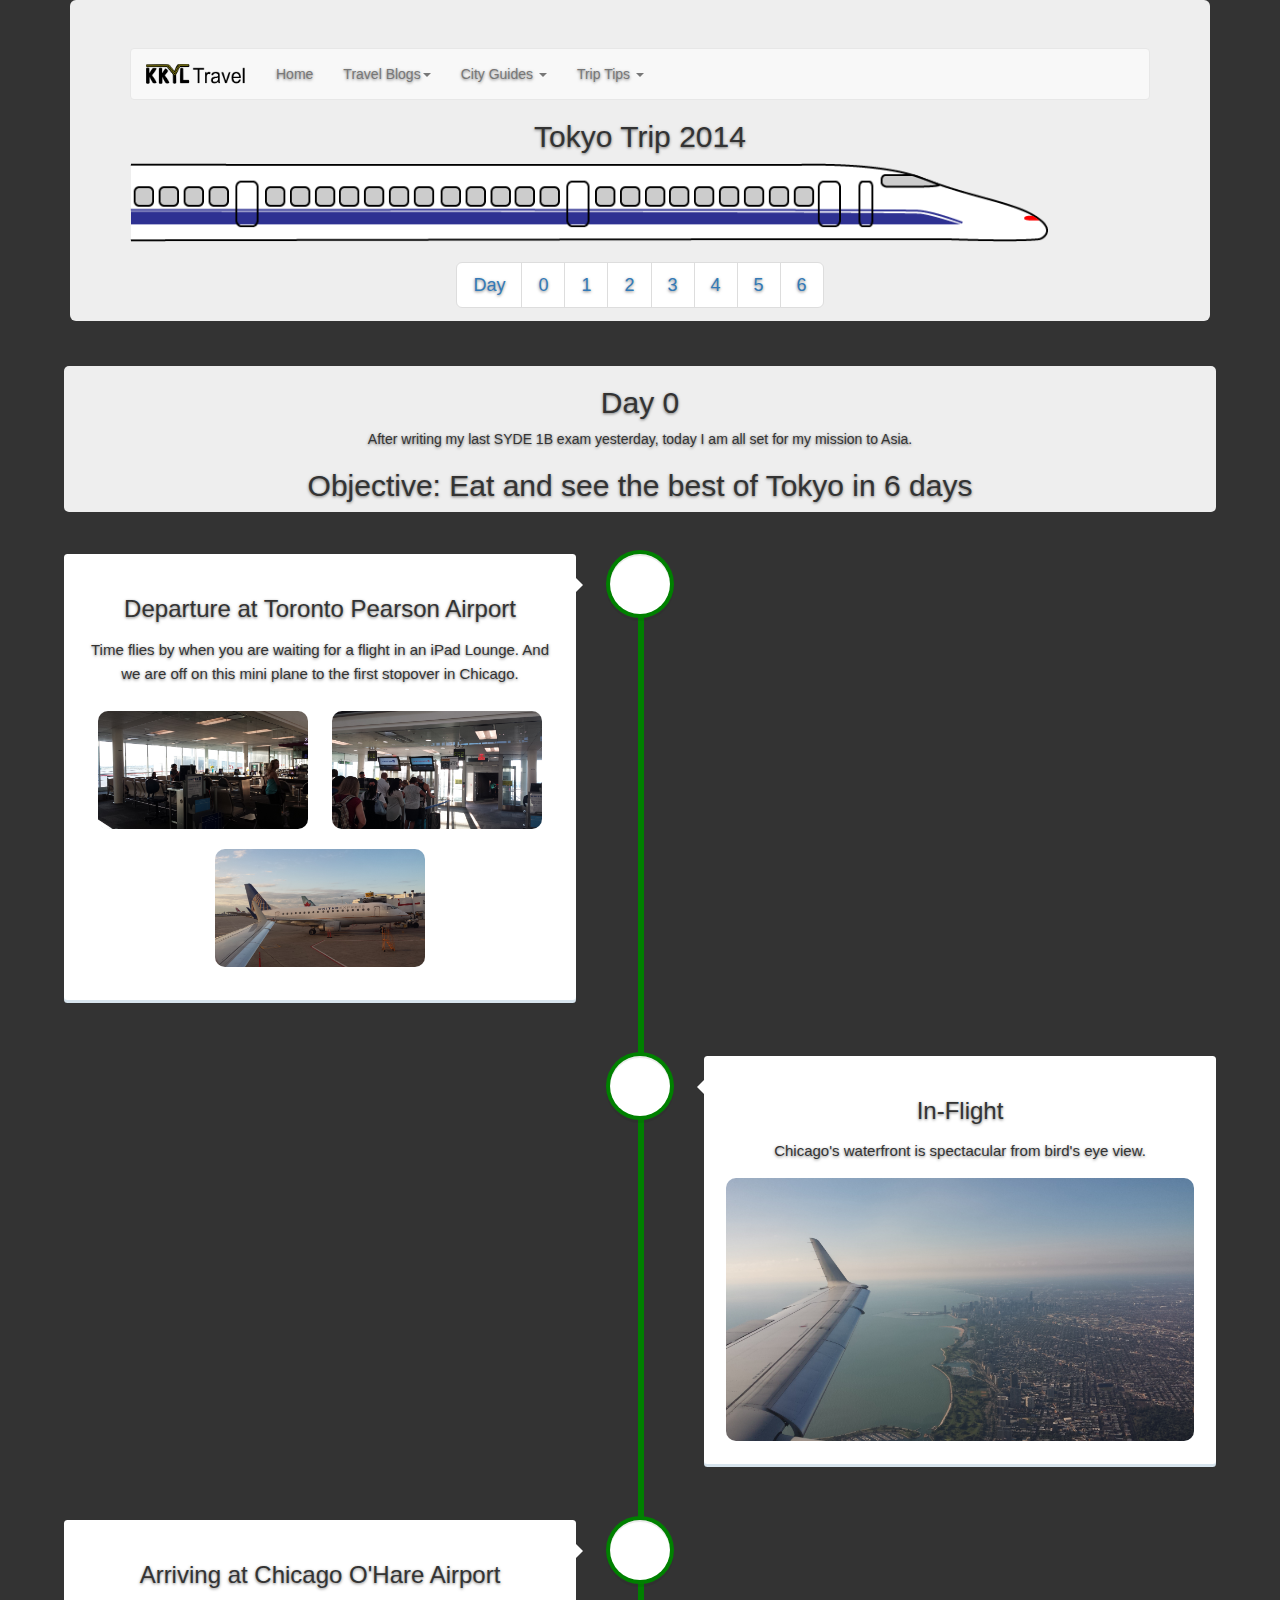
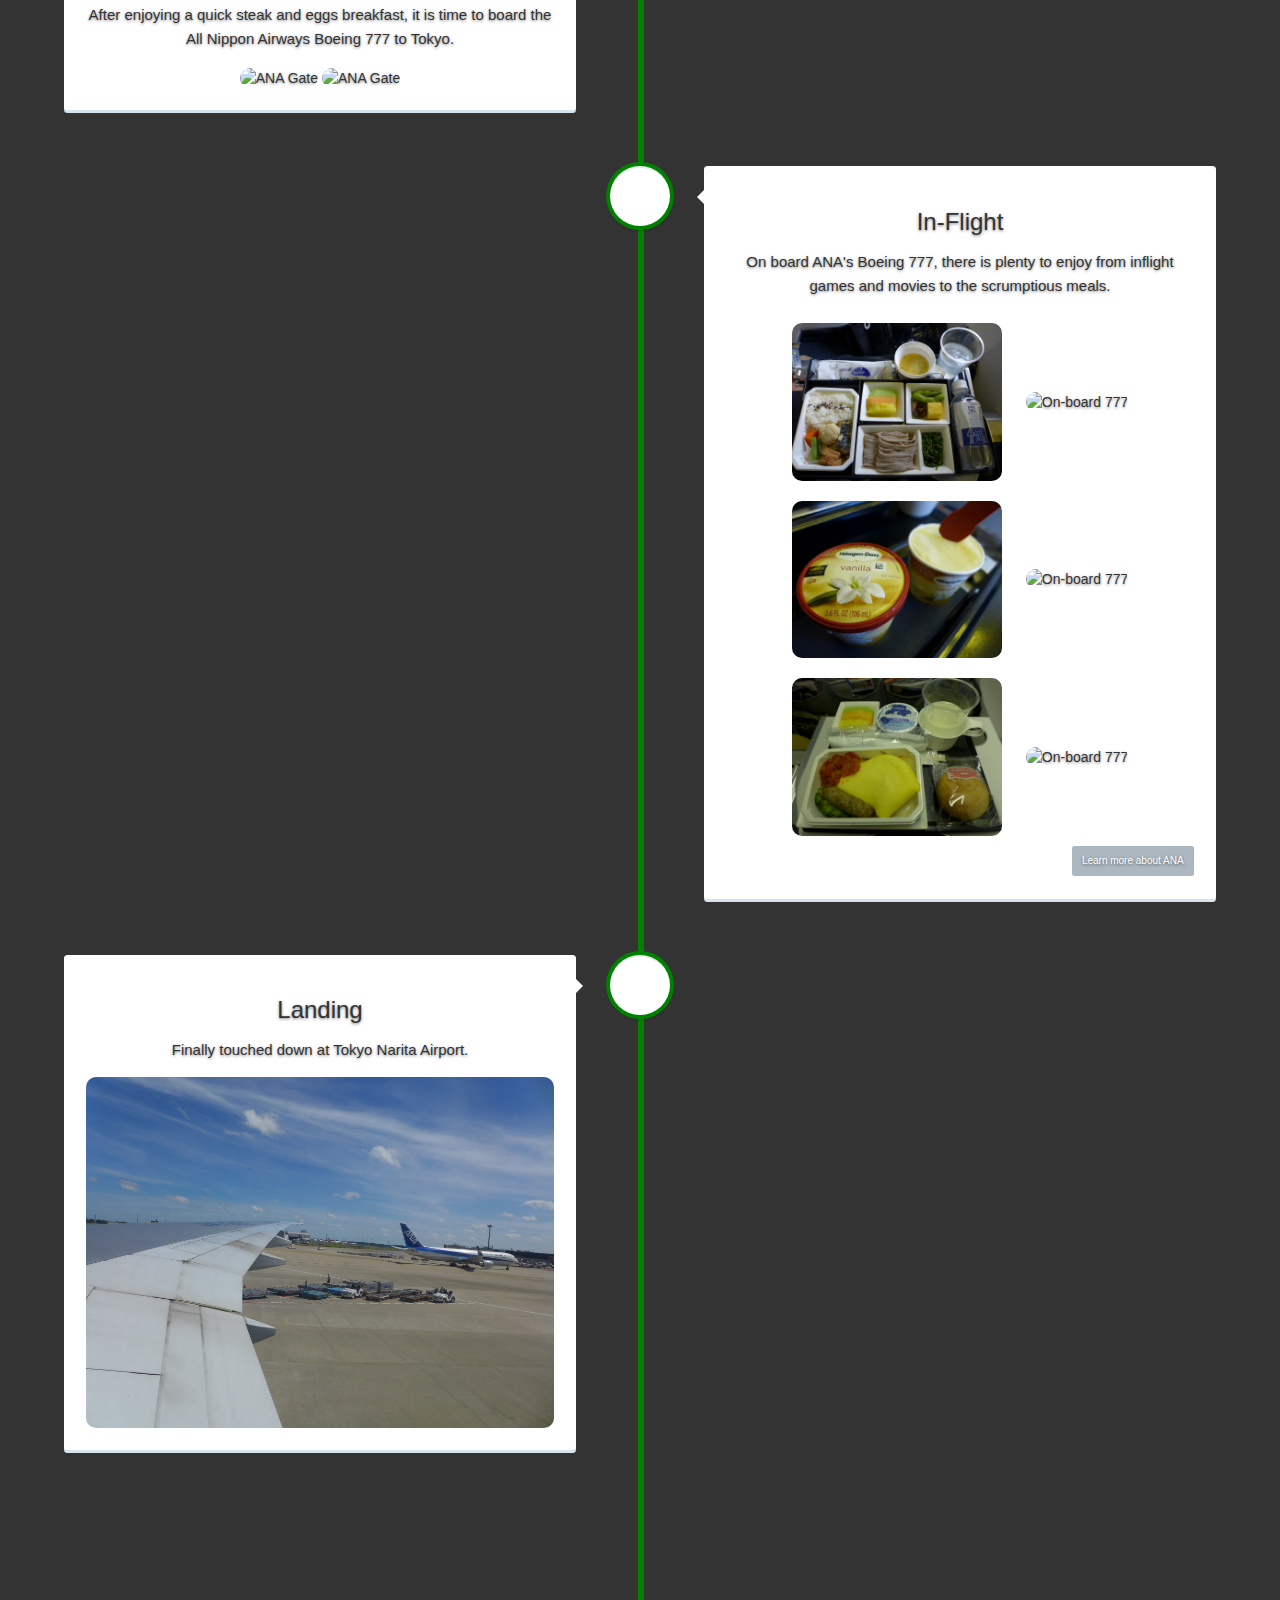
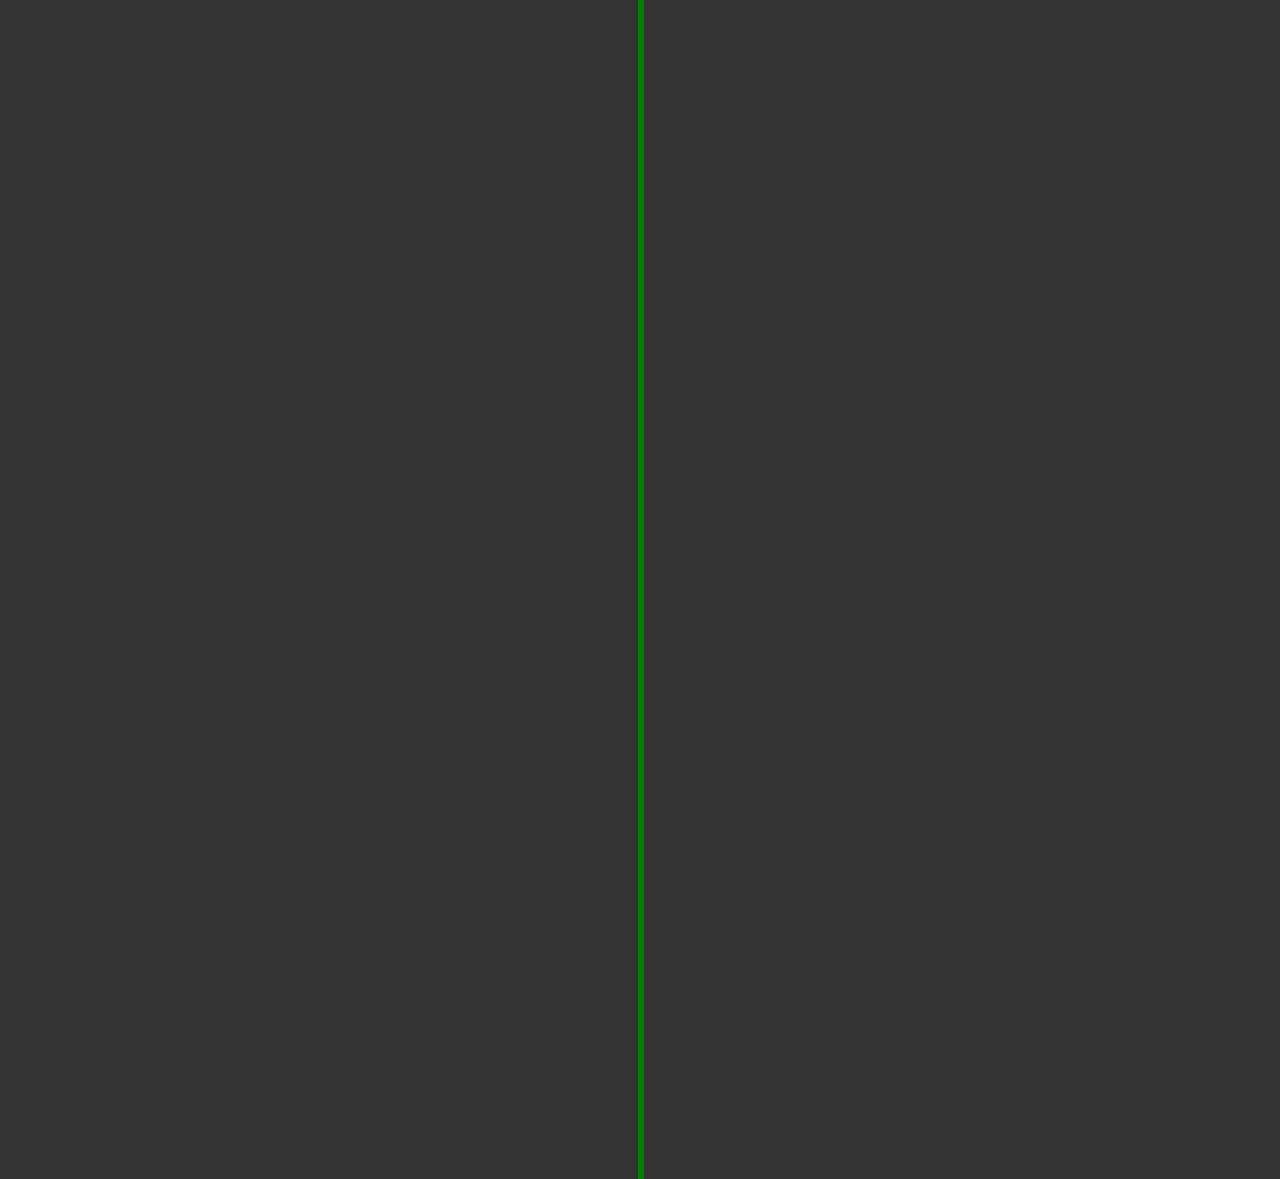
==== commit c4630200: "Changed jpg to JPG to match lettercase" ====
--- a/tokyo.html
+++ b/tokyo.html
@@ -162,13 +162,13 @@
                     <div class="cd-timeline-content">
                         <h3>In-Flight</h3>
                         <p>On board ANA's Boeing 777, there is plenty to enjoy from inflight games and movies to the scrumptious meals.</p>
-                        <img src="./assets/images/Tokyo/ANA1.jpg" class="img-responsive " style="width:45%; display:inline; margin: 10px;" alt="On-board 777">
-                        <img src="./assets/images/Tokyo/ANA2.jpg" class="img-responsive " style="width:45%; display:inline; margin: 10px;" alt="On-board 777">
-                        <img src="./assets/images/Tokyo/ANA3.jpg" class="img-responsive " style="width:45%; display:inline; margin: 10px;" alt="On-board 777">
-                        <img src="./assets/images/Tokyo/ANA4.jpg" class="img-responsive " style="width:45%; display:inline; margin: 10px;" alt="On-board 777">
-
-                        <img src="./assets/images/Tokyo/ANA5.jpg" class="img-responsive " style="width:45%; display:inline; margin: 10px;" alt="On-board 777">
-                        <img src="./assets/images/Tokyo/ANA6.jpg" class="img-responsive " style="width:45%; display:inline; margin: 10px;" alt="On-board 777">
+                        <img src="./assets/images/Tokyo/ANA1.JPG" class="img-responsive " style="width:45%; display:inline; margin: 10px;" alt="On-board 777">
+                        <img src="./assets/images/Tokyo/ANA2.JPG" class="img-responsive " style="width:45%; display:inline; margin: 10px;" alt="On-board 777">
+                        <img src="./assets/images/Tokyo/ANA3.JPG" class="img-responsive " style="width:45%; display:inline; margin: 10px;" alt="On-board 777">
+                        <img src="./assets/images/Tokyo/ANA4.JPG" class="img-responsive " style="width:45%; display:inline; margin: 10px;" alt="On-board 777">
+
+                        <img src="./assets/images/Tokyo/ANA5.JPG" class="img-responsive " style="width:45%; display:inline; margin: 10px;" alt="On-board 777">
+                        <img src="./assets/images/Tokyo/ANA6.JPG" class="img-responsive " style="width:45%; display:inline; margin: 10px;" alt="On-board 777">
                         <a href="http://www.ana.co.jp/asw/wws/us/e/" target="blank" class="cd-read-more">Learn more about ANA</a> 
 
                     </div>
@@ -184,7 +184,7 @@
                     <div class="cd-timeline-content">
                         <h3>Landing</h3>
                         <p>Finally touched down at Tokyo Narita Airport.</p>
-                        <img src="./assets/images/Tokyo/naritaairport.jpg" class="img-responsive" alt="Narita Airport">
+                        <img src="./assets/images/Tokyo/naritaairport.JPG" class="img-responsive" alt="Narita Airport">
 
 
                     </div>
@@ -213,10 +213,10 @@
                     <div class="cd-timeline-content">
                         <h2>Transit to Downtown Tokyo</h2>
                         <p>After Immigrations and customs, I quickly rush to the city core on the Narita Express train. The natural beauty of the surrounding is just amazing.</p>
-                        <img src="./assets/images/Tokyo/welcome.jpg" class="img-responsive " style="width:45%; display:inline; margin: 10px;" alt="On-board N'EX">
-                        <img src="./assets/images/Tokyo/nex.jpg" class="img-responsive " style="width:45%; display:inline; margin: 10px;" alt="On-board N'EX">
-                        <img src="./assets/images/Tokyo/scene1.jpg" class="img-responsive " style="width:45%; display:inline; margin: 10px;" alt="On-board N'EX">
-                        <img src="./assets/images/Tokyo/scene2.jpg" class="img-responsive " style="width:45%; display:inline; margin: 10px;" alt="On-board N'EX">
+                        <img src="./assets/images/Tokyo/welcome.JPG" class="img-responsive " style="width:45%; display:inline; margin: 10px;" alt="On-board N'EX">
+                        <img src="./assets/images/Tokyo/nex.JPG" class="img-responsive " style="width:45%; display:inline; margin: 10px;" alt="On-board N'EX">
+                        <img src="./assets/images/Tokyo/scene1.JPG" class="img-responsive " style="width:45%; display:inline; margin: 10px;" alt="On-board N'EX">
+                        <img src="./assets/images/Tokyo/scene2.JPG" class="img-responsive " style="width:45%; display:inline; margin: 10px;" alt="On-board N'EX">
                         <a href="http://www.jreast.co.jp/e/nex/" target="blank" class="cd-read-more">Learn more about Narita Express</a> 
 
                     </div>
@@ -232,10 +232,10 @@
                     <div class="cd-timeline-content">
                         <h2>Next Station: Shinjuku</h2>
                         <p>It's time to find the hotel.</p>
-                        <img src="./assets/images/Tokyo/waytohotel1.jpg" class="img-responsive " style="width:45%; display:inline; margin: 10px;" alt="City Surrounding">
-                        <img src="./assets/images/Tokyo/waytohotel2.jpg" class="img-responsive " style="width:45%; display:inline; margin: 10px;" alt="City Surrounding">
-                        <img src="./assets/images/Tokyo/waytohotel3.jpg" class="img-responsive " style="width:45%; display:inline; margin: 10px;" alt="City Surrounding">
-                        <img src="./assets/images/Tokyo/waytohotel4.jpg" class="img-responsive " style="width:45%; display:inline; margin: 10px;" alt="City Surrounding">
+                        <img src="./assets/images/Tokyo/waytohotel1.JPG" class="img-responsive " style="width:45%; display:inline; margin: 10px;" alt="City Surrounding">
+                        <img src="./assets/images/Tokyo/waytohotel2.JPG" class="img-responsive " style="width:45%; display:inline; margin: 10px;" alt="City Surrounding">
+                        <img src="./assets/images/Tokyo/waytohotel3.JPG" class="img-responsive " style="width:45%; display:inline; margin: 10px;" alt="City Surrounding">
+                        <img src="./assets/images/Tokyo/waytohotel4.JPG" class="img-responsive " style="width:45%; display:inline; margin: 10px;" alt="City Surrounding">
 
                     </div>
                     <!-- cd-timeline-content -->
@@ -250,10 +250,10 @@
                     <div class="cd-timeline-content">
                         <h2>Reaching the Hotel</h2>
                         <p>After hauling the luggage past 6 blocks of heavy traffic, I finally arrived at Sun Members Hotel.</p>
-                        <img src="./assets/images/Tokyo/hotel3.jpg" class="img-responsive " style=" width:45%; display:inline; margin: 10px;" alt="Inside Hotel">
-                        <img src="./assets/images/Tokyo/hotel1.jpg" class="img-responsive " style="width:45%; display:inline; margin: 10px;" alt="Inside Hotel">
-                        <img src="./assets/images/Tokyo/hotel2.jpg" class="img-responsive " style="width:45%; display:inline; margin: 10px;" alt="Inside Hotel">
-                        <img src="./assets/images/Tokyo/hotel4.jpg" class="img-responsive " style="width:45%; display:inline; margin: 10px;" alt="Inside Hotel">
+                        <img src="./assets/images/Tokyo/hotel3.JPG" class="img-responsive " style=" width:45%; display:inline; margin: 10px;" alt="Inside Hotel">
+                        <img src="./assets/images/Tokyo/hotel1.JPG" class="img-responsive " style="width:45%; display:inline; margin: 10px;" alt="Inside Hotel">
+                        <img src="./assets/images/Tokyo/hotel2.JPG" class="img-responsive " style="width:45%; display:inline; margin: 10px;" alt="Inside Hotel">
+                        <img src="./assets/images/Tokyo/hotel4.JPG" class="img-responsive " style="width:45%; display:inline; margin: 10px;" alt="Inside Hotel">
 
                     </div>
                     <!-- cd-timeline-content -->
@@ -268,9 +268,9 @@
                     <div class="cd-timeline-content">
                         <h2>Roaming while it's still bright</h2>
                         <p>Checking out a few department stores before dinner.</p>
-                        <img src="./assets/images/Tokyo/day1afternoon1.jpg" class="img-responsive " style=" width:45%; display:inline; margin: 10px;" alt="Day 1 Afternoon">
-                        <img src="./assets/images/Tokyo/day1afternoon2.jpg" class="img-responsive " style="width:45%; display:inline; margin: 10px;" alt="Day 1 Afternoon">
-                        <img src="./assets/images/Tokyo/day1afternoon4.jpg" class="img-responsive " style="width:45%; display:inline; margin: 10px;" alt="Day 1 Afternoon">
+                        <img src="./assets/images/Tokyo/day1afternoon1.JPG" class="img-responsive " style=" width:45%; display:inline; margin: 10px;" alt="Day 1 Afternoon">
+                        <img src="./assets/images/Tokyo/day1afternoon2.JPG" class="img-responsive " style="width:45%; display:inline; margin: 10px;" alt="Day 1 Afternoon">
+                        <img src="./assets/images/Tokyo/day1afternoon4.JPG" class="img-responsive " style="width:45%; display:inline; margin: 10px;" alt="Day 1 Afternoon">
 
                     </div>
                     <!-- cd-timeline-content -->
@@ -285,10 +285,10 @@
                     <div class="cd-timeline-content">
                         <h2>Time for Dinner</h2>
                         <p>Ramen in Shinjuku feels so authentic.</p>
-                        <img src="./assets/images/Tokyo/day1dinner1.jpg" class="img-responsive " style=" width:45%; display:inline; margin: 10px;" alt="Day 1 Dinner">
-                        <img src="./assets/images/Tokyo/day1dinner2.jpg" class="img-responsive " style="width:45%; display:inline; margin: 10px;" alt="Day 1 Dinner">
-                        <img src="./assets/images/Tokyo/day1dinner3.jpg" class="img-responsive " style="width:45%; display:inline; margin: 10px;" alt="Day 1 Dinner">
-                        <img src="./assets/images/Tokyo/day1dinner4.jpg" class="img-responsive " style="width:45%; display:inline; margin: 10px;" alt="Day 1 Dinner">
+                        <img src="./assets/images/Tokyo/day1dinner1.JPG" class="img-responsive " style=" width:45%; display:inline; margin: 10px;" alt="Day 1 Dinner">
+                        <img src="./assets/images/Tokyo/day1dinner2.JPG" class="img-responsive " style="width:45%; display:inline; margin: 10px;" alt="Day 1 Dinner">
+                        <img src="./assets/images/Tokyo/day1dinner3.JPG" class="img-responsive " style="width:45%; display:inline; margin: 10px;" alt="Day 1 Dinner">
+                        <img src="./assets/images/Tokyo/day1dinner4.JPG" class="img-responsive " style="width:45%; display:inline; margin: 10px;" alt="Day 1 Dinner">
                         <a href="#0" class="cd-read-more">Read more</a> 
                     </div>
                     <!-- cd-timeline-content -->
@@ -304,11 +304,11 @@
                         <h2>Time for a stroll after dinner.</h2>
                         <p>There are still so many stores open everywhere at night.</p>
 
-                        <img src="./assets/images/Tokyo/day1night3.jpg" class="img-responsive " style="width:45%; display:inline; margin: 10px;" alt="Day 1 Night Stroll">
-                        <img src="./assets/images/Tokyo/day1night4.jpg" class="img-responsive " style="width:45%; display:inline; margin: 10px;" alt="Day 1 Night Stroll">
-                        <img src="./assets/images/Tokyo/day1night1.jpg" class="img-responsive " style="width:45%; display:inline; margin: 10px;" alt="Day 1 Night Stroll">
-                        <img src="./assets/images/Tokyo/day1night6.jpg" class="img-responsive " style="width:45%; display:inline; margin: 10px;" alt="Day 1 Night Stroll">
-                        <img src="./assets/images/Tokyo/day1night8.jpg" class="img-responsive " style="width:45%; display:inline; margin: 10px;" alt="Day 1 Night Stroll">
+                        <img src="./assets/images/Tokyo/day1night3.JPG" class="img-responsive " style="width:45%; display:inline; margin: 10px;" alt="Day 1 Night Stroll">
+                        <img src="./assets/images/Tokyo/day1night4.JPG" class="img-responsive " style="width:45%; display:inline; margin: 10px;" alt="Day 1 Night Stroll">
+                        <img src="./assets/images/Tokyo/day1night1.JPG" class="img-responsive " style="width:45%; display:inline; margin: 10px;" alt="Day 1 Night Stroll">
+                        <img src="./assets/images/Tokyo/day1night6.JPG" class="img-responsive " style="width:45%; display:inline; margin: 10px;" alt="Day 1 Night Stroll">
+                        <img src="./assets/images/Tokyo/day1night8.JPG" class="img-responsive " style="width:45%; display:inline; margin: 10px;" alt="Day 1 Night Stroll">
 
 
                         
@@ -324,9 +324,9 @@
                     <div class="cd-timeline-content">
                         <h2>Getting Dark.</h2>
                         <p>More Walking</p>
-                                               <img src="./assets/images/Tokyo/day1night7.jpg" class="img-responsive " style="margin:10px 10px 0 0; transform:rotate(90deg); width:30%; display:inline;" alt="Day 1 Night Stroll">
-                        <img src="./assets/images/Tokyo/day1night5.jpg" class="img-responsive " style="margin:10px 10px 0 0; transform:rotate(90deg); width:30%; display:inline;" alt="Day 1 Night Stroll">
-                        <img src="./assets/images/Tokyo/day1night2.jpg" class="img-responsive " style="margin:10px 10px 0 0; transform:rotate(90deg); width:30%; display:inline;" alt="Day 1 Night Stroll">
+                                               <img src="./assets/images/Tokyo/day1night7.JPG" class="img-responsive " style="margin:10px 10px 0 0; transform:rotate(90deg); width:30%; display:inline;" alt="Day 1 Night Stroll">
+                        <img src="./assets/images/Tokyo/day1night5.JPG" class="img-responsive " style="margin:10px 10px 0 0; transform:rotate(90deg); width:30%; display:inline;" alt="Day 1 Night Stroll">
+                        <img src="./assets/images/Tokyo/day1night2.JPG" class="img-responsive " style="margin:10px 10px 0 0; transform:rotate(90deg); width:30%; display:inline;" alt="Day 1 Night Stroll">
                         <br>
                         <br>
                         <p>And still as much people.</p>
